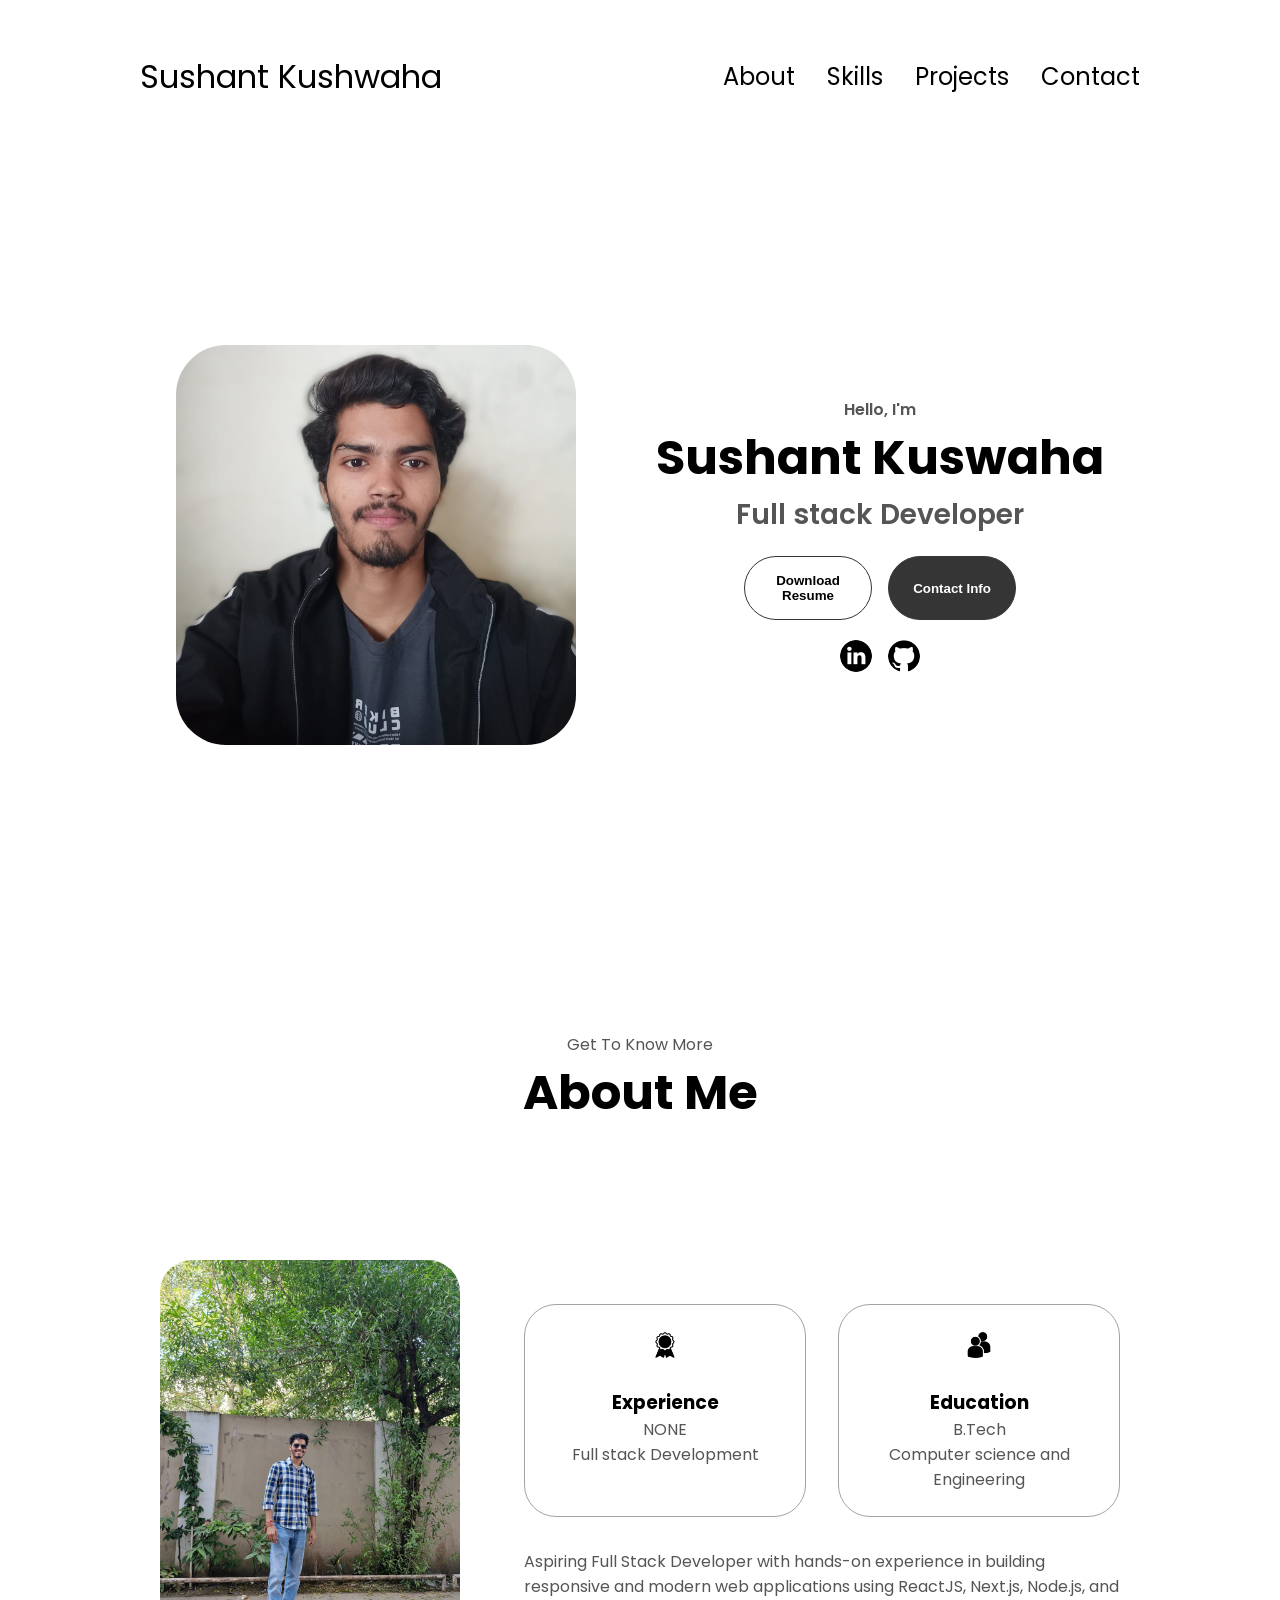
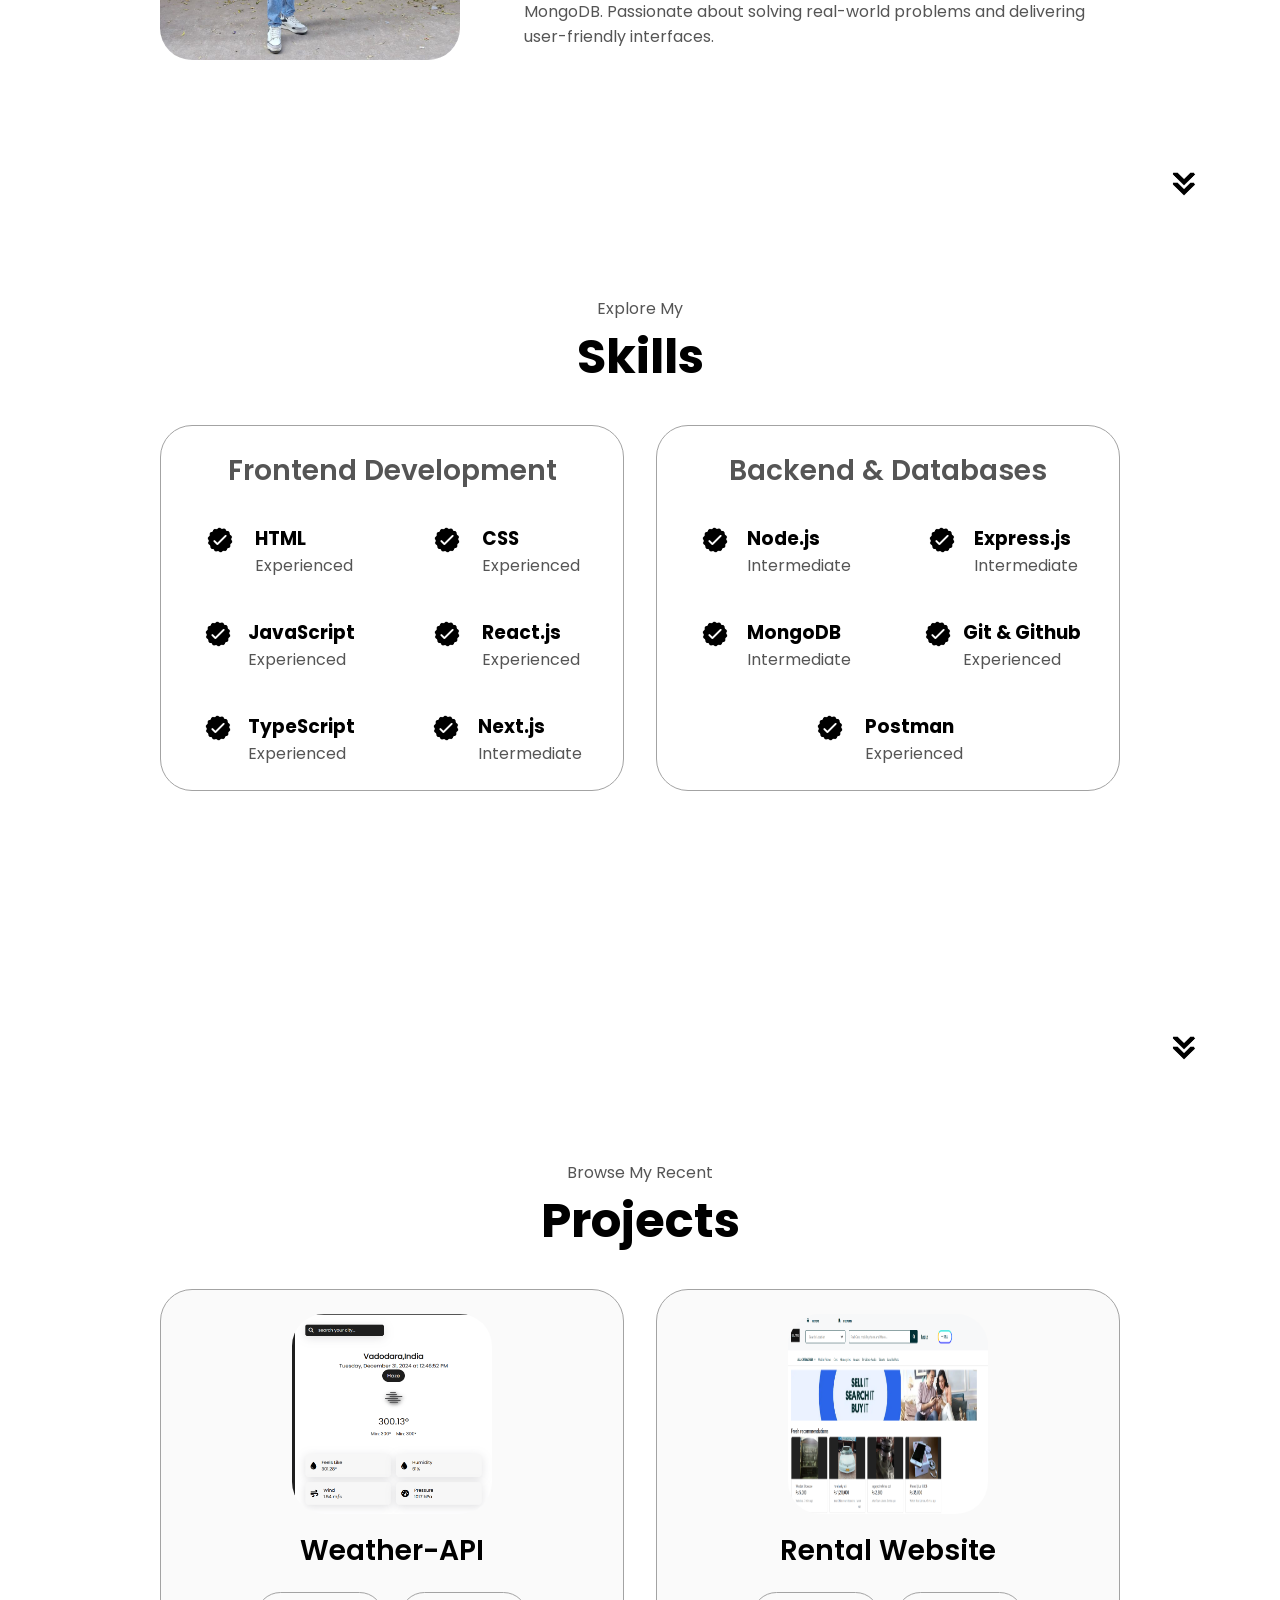
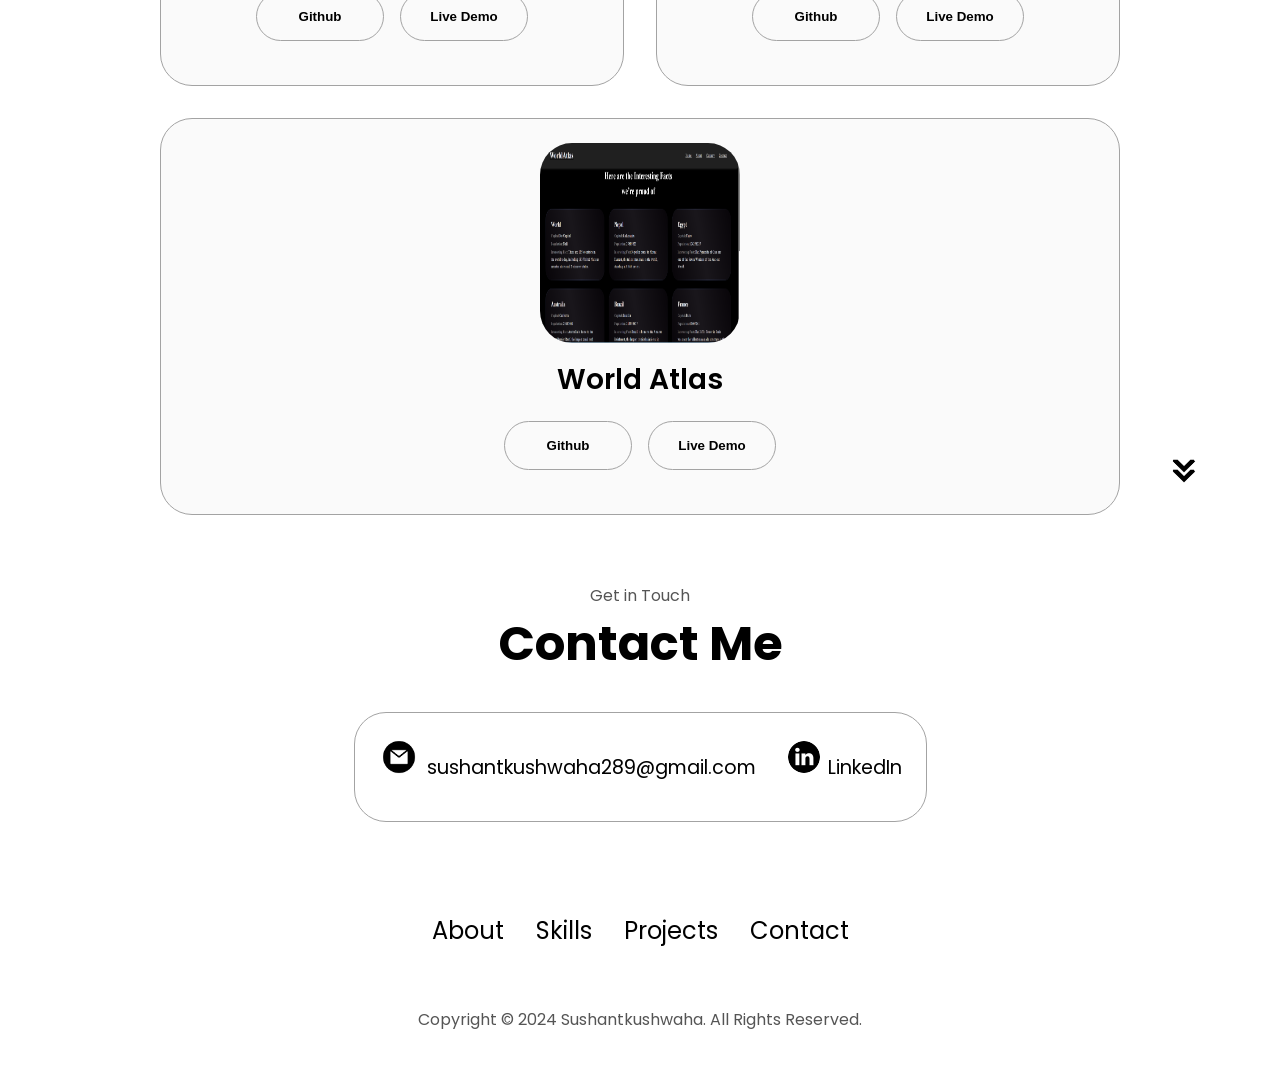
==== index.html @ b1e54838 "myPortfolio" ====
<!DOCTYPE html>
<html lang="en">
  <head>
    <meta charset="UTF-8" />
    <meta http-equiv="X-UA-Compatible" content="IE=edge" />
    <meta name="viewport" content="width=device-width, initial-scale=1.0" />
    <title>My Portfolio</title>
    <link rel="stylesheet" href="style.css" />
    <link rel="stylesheet" href="mediaqueries.css" />
  </head>
  <body>
    <nav id="desktop-nav">
      <div class="logo">Sushant Kushwaha</div>
      <div>
        <ul class="nav-links">
          <li><a href="#about">About</a></li>
          <li><a href="#experience">Skills</a></li>
          <li><a href="#projects">Projects</a></li>
          <li><a href="#contact">Contact</a></li>
        </ul>
      </div>
    </nav>
    <nav id="hamburger-nav">
      <div class="logo">Sushant Kushwaha</div>
      <div class="hamburger-menu">
        <div class="hamburger-icon" onclick="toggleMenu()">
          <span></span>
          <span></span>
          <span></span>
        </div>
        <div class="menu-links">
          <li><a href="#about" onclick="toggleMenu()">About</a></li>
          <li><a href="#experience" onclick="toggleMenu()">Experience</a></li>
          <li><a href="#projects" onclick="toggleMenu()">Projects</a></li>
          <li><a href="#contact" onclick="toggleMenu()">Contact</a></li>
        </div>
      </div>
    </nav>
    <section id="profile">
      <div class="section__pic-container">
        <img src="./assets/profile.jpg" alt="Sushant profile picture" />
      </div>
      <div class="section__text">
        <p class="section__text__p1">Hello, I'm</p>
        <h1 class="title">Sushant Kuswaha</h1>
        <p class="section__text__p2">Full stack Developer</p>
        <div class="btn-container">
          <button
            class="btn btn-color-2"
            onclick="window.open('./assets/Resume.pdf')"
          >
            Download Resume
          </button>
          <button class="btn btn-color-1" onclick="location.href='./#contact'">
            Contact Info
          </button>
        </div>
        <div id="socials-container">
          <img
            src="./assets/linkedin.png"
            alt="My LinkedIn profile"
            class="icon"
            onclick="location.href='https://www.linkedin.com/in/sushantkushwaha/'"
          />
          <img
            src="./assets/github.png"
            alt="My Github profile"
            class="icon"
            onclick="location.href='https://github.com/sushantkushwaha28'"
          />
        </div>
      </div>
    </section>
    <section id="about">
      <p class="section__text__p1">Get To Know More</p>
      <h1 class="title">About Me</h1>
      <div class="section-container">
        <div class="section__pic-container">
          <img
            src="./assets/mypic.jpg"
            alt="Profile picture"
            class="about-pic"
          />
        </div>
        <div class="about-details-container">
          <div class="about-containers">
            <div class="details-container">
              <img
                src="./assets/experience.png"
                alt="Experience icon"
                class="icon"
              />
              <h3>Experience</h3>
              <p>NONE <br />Full stack Development</p>
            </div>
            <div class="details-container">
              <img
                src="./assets/education.png"
                alt="Education icon"
                class="icon"
              />
              <h3>Education</h3>
              <p>B.Tech<br/>Computer 
              science and Engineering</p>
            </div>
          </div>
          <div class="text-container">
            <p>
               Aspiring Full Stack Developer with hands-on experience in building responsive and modern web applications using ReactJS, Next.js, Node.js, and MongoDB. Passionate about solving real-world problems and delivering user-friendly
 interfaces.
            </p>
          </div>
        </div>
      </div>
      <img
        src="./assets/arrow.png"
        alt="Arrow icon"
        class="icon arrow"
        onclick="location.href='./#experience'"
      />
    </section>
    <section id="experience">
      <p class="section__text__p1">Explore My</p>
      <h1 class="title">Skills</h1>
      <div class="experience-details-container">
        <div class="about-containers">
          <div class="details-container">
            <h2 class="experience-sub-title">Frontend Development</h2>
            <div class="article-container">
              <article>
                <img
                  src="./assets/checkmark.png"
                  alt="Experience icon"
                  class="icon"
                />
                <div>
                  <h3>HTML</h3>
                  <p>Experienced</p>
                </div>
              </article>
              <article>
                <img
                  src="./assets/checkmark.png"
                  alt="Experience icon"
                  class="icon"
                />
                <div>
                  <h3>CSS</h3>
                  <p>Experienced</p>
                </div>
              </article>
              <article>
                <img
                  src="./assets/checkmark.png"
                  alt="Experience icon"
                  class="icon"
                />
                <div>
                  <h3>JavaScript</h3>
                  <p>Experienced</p>
                </div>
              </article>
              <article>
                <img
                  src="./assets/checkmark.png"
                  alt="Experience icon"
                  class="icon"
                />
                <div>
                  <h3>React.js</h3>
                  <p>Experienced</p>
                </div>
              </article>
              <article>
                <img
                  src="./assets/checkmark.png"
                  alt="Experience icon"
                  class="icon"
                />
                <div>
                  <h3>TypeScript</h3>
                  <p>Experienced</p>
                </div>
              </article>
              <article>
                <img
                  src="./assets/checkmark.png"
                  alt="Experience icon"
                  class="icon"
                />
                <div>
                  <h3>Next.js</h3>
                  <p>Intermediate</p>
                </div>
              </article>
            </div>
          </div>
          <div class="details-container">
            <h2 class="experience-sub-title">Backend & Databases</h2>
            <div class="article-container">
              <article>
                <img
                  src="./assets/checkmark.png"
                  alt="Experience icon"
                  class="icon"
                />
                <div>
                  <h3>Node.js</h3>
                  <p>Intermediate</p>
                </div>
              </article>
              <article>
                <img
                  src="./assets/checkmark.png"
                  alt="Experience icon"
                  class="icon"
                />
                <div>
                  <h3>Express.js</h3>
                  <p>Intermediate</p>
                </div>
              </article>
              <article>
                <img
                  src="./assets/checkmark.png"
                  alt="Experience icon"
                  class="icon"
                />
                <div>
                  <h3>MongoDB</h3>
                  <p>Intermediate</p>
                </div>
              </article>
              <article>
                <img
                  src="./assets/checkmark.png"
                  alt="Experience icon"
                  class="icon"
                />
                <div>
                  <h3>Git & Github</h3>
                  <p>Experienced</p>
                </div>
              </article>
              <article>
                <img
                  src="./assets/checkmark.png"
                  alt="Experience icon"
                  class="icon"
                />
                <div>
                  <h3>Postman</h3>
                  <p>Experienced</p>
                </div>
              </article>
            </div>
          </div>
        </div>
      </div>
      <img
        src="./assets/arrow.png"
        alt="Arrow icon"
        class="icon arrow"
        onclick="location.href='./#projects'"
      />
    </section>
    <section id="projects">
      <p class="section__text__p1">Browse My Recent</p>
      <h1 class="title">Projects</h1>
      <div class="experience-details-container">
        <div class="about-containers">
          <div class="details-container color-container">
            <div class="article-container">
              <img
                src="./assets/weather_api.png"
                alt="Project 1"
                class="project-img"
              />
            </div>
            <h2 class="experience-sub-title project-title">Weather-API</h2>
            <div class="btn-container">
              <button
                class="btn btn-color-2 project-btn"
                onclick="location.href='https://github.com/sushantkushwaha28/Weather-API.git'"
              >
                Github
              </button>
              <button
                class="btn btn-color-2 project-btn"
                onclick="location.href=''"
              >
                Live Demo
              </button>
            </div>
          </div>
          <div class="details-container color-container">
            <div class="article-container">
              <img
                src="./assets/rental.png"
                alt="Project 2"
                class="project-img"
              />
            </div>
            <h2 class="experience-sub-title project-title">Rental Website</h2>
            <div class="btn-container">
              <button
                class="btn btn-color-2 project-btn"
                onclick="location.href='https://github.com/sushantkushwaha28/Rental-Website.git'"
              >
                Github
              </button>
              <button
                class="btn btn-color-2 project-btn"
                onclick="location.href='https://github.com/'"
              >
                Live Demo
              </button>
            </div>
          </div>
          <div class="details-container color-container">
            <div class="article-container">
              <img
                src="./assets/worldatlas.png"
                alt="Project 3"
                class="project-img"
              />
            </div>
            <h2 class="experience-sub-title project-title">World Atlas</h2>
            <div class="btn-container">
              <button
                class="btn btn-color-2 project-btn"
                onclick="location.href='https://github.com/sushantkushwaha28/World-Atlas.git'"
              >
                Github
              </button>
              <button
                class="btn btn-color-2 project-btn"
                onclick="location.href='https://github.com/'"
              >
                Live Demo
              </button>
            </div>
          </div>
        </div>
      </div>
      <img
        src="./assets/arrow.png"
        alt="Arrow icon"
        class="icon arrow"
        onclick="location.href='./#contact'"
      />
    </section>
    <section id="contact">
      <p class="section__text__p1">Get in Touch</p>
      <h1 class="title">Contact Me</h1>
      <div class="contact-info-upper-container">
        <div class="contact-info-container">
          <img
            src="./assets/email.png"
            alt="Email icon"
            class="icon contact-icon email-icon"
          />
          <p><a href="mailto:sushantkushwaha289@gmail.com?subject=Hello&body=Hi%20Sushant!">sushantkushwaha289@gmail.com</a></p>
        </div>
        <div class="contact-info-container">
          <img
            src="./assets/linkedin.png"
            alt="LinkedIn icon"
            class="icon contact-icon"
          />
          <p><a href="https://www.linkedin.com/in/sushantkushwaha/">LinkedIn</a></p>
        </div>
      </div>
    </section>
    <footer>
      <nav>
        <div class="nav-links-container">
          <ul class="nav-links">
            <li><a href="#about">About</a></li>
            <li><a href="#experience">Skills</a></li>
            <li><a href="#projects">Projects</a></li>
            <li><a href="#contact">Contact</a></li>
          </ul>
        </div>
      </nav>
      <p>Copyright &#169; 2024 Sushantkushwaha. All Rights Reserved.</p>
    </footer>
    <script src="script.js"></script>
  </body>
</html>
---- style.css ----
/* GENERAL */

@import url("https://fonts.googleapis.com/css2?family=Poppins:wght@300;400;500;600&display=swap");

* {
  margin: 0;
  padding: 0;
}

body {
  font-family: "Poppins", sans-serif;
}

html {
  scroll-behavior: smooth;
}

p {
  color: rgb(85, 85, 85);
}

/* TRANSITION */

a,
.btn {
  transition: all 300ms ease;
}

/* DESKTOP NAV */

nav,
.nav-links {
  display: flex;
}

nav {
  justify-content: space-around;
  align-items: center;
  height: 17vh;
}

.nav-links {
  gap: 2rem;
  list-style: none;
  font-size: 1.5rem;
}

a {
  color: black;
  text-decoration: none;
  text-decoration-color: white;
}

a:hover {
  color: grey;
  text-decoration: underline;
  text-underline-offset: 1rem;
  text-decoration-color: rgb(181, 181, 181);
}

.logo {
  font-size: 2rem;
}

.logo:hover {
  cursor: default;
}

/* HAMBURGER MENU */

#hamburger-nav {
  display: none;
}

.hamburger-menu {
  position: relative;
  display: inline-block;
}

.hamburger-icon {
  display: flex;
  flex-direction: column;
  justify-content: space-between;
  height: 24px;
  width: 30px;
  cursor: pointer;
}

.hamburger-icon span {
  width: 100%;
  height: 2px;
  background-color: black;
  transition: all 0.3 ease-in-out;
}

.menu-links {
  position: absolute;
  top: 100%;
  right: 0;
  background-color: white;
  width: fit-content;
  max-height: 0;
  overflow: hidden;
  transition: all 0.3 ease-in-out;
}

.menu-links a {
  display: block;
  padding: 10px;
  text-align: center;
  font-size: 1.5rem;
  color: black;
  text-decoration: none;
  transition: all 0.3 ease-in-out;
}

.menu-links li {
  list-style: none;
}

.menu-links.open {
  max-height: 300px;
}

.hamburger-icon.open span:first-child {
  transform: rotate(45deg) translate(10px, 5px);
}

.hamburger-icon.open span:nth-child(2) {
  opacity: 0;
}

.hamburger-icon.open span:last-child {
  transform: rotate(-45deg) translate(10px, -5px);
}

.hamburger-icon span:first-child {
  transform: none;
}

.hamburger-icon span:first-child {
  opacity: 1;
}

.hamburger-icon span:first-child {
  transform: none;
}
img{
  border-radius:50px;
}
/* SECTIONS */

section {
  padding-top: 4vh;
  height: 96vh;
  margin: 0 10rem;
  box-sizing: border-box;
  min-height: fit-content;
}

.section-container {
  display: flex;
}

/* PROFILE SECTION */

#profile {
  display: flex;
  justify-content: center;
  gap: 5rem;
  height: 80vh;
}

.section__pic-container {
  display: flex;
  height: 400px;
  width: 400px;
  margin: auto 0;
}

.section__text {
  align-self: center;
  text-align: center;
}

.section__text p {
  font-weight: 600;
}

.section__text__p1 {
  text-align: center;
}

.section__text__p2 {
  font-size: 1.75rem;
  margin-bottom: 1rem;
}

.title {
  font-size: 3rem;
  text-align: center;
}

#socials-container {
  display: flex;
  justify-content: center;
  margin-top: 1rem;
  gap: 1rem;
}

/* ICONS */

.icon {
  cursor: pointer;
  height: 2rem;
  margin-bottom: 20px;
}

/* BUTTONS */

.btn-container {
  display: flex;
  justify-content: center;
  gap: 1rem;
  margin:20px;
  /* width: 200px; */
}

.btn {
  font-weight: 600;
  transition: all 300ms ease;
  padding: 1rem;
  width: 8rem;
  border-radius: 2rem;
  /* width: 200px; */
}

.btn-color-1,
.btn-color-2 {
  border: rgb(53, 53, 53) 0.1rem solid;
  /* width: 200px; */
}

.btn-color-1:hover,
.btn-color-2:hover {
  cursor: pointer;
}

.btn-color-1,
.btn-color-2:hover {
  background: rgb(53, 53, 53);
  color: white;
}

.btn-color-1:hover {
  background: rgb(0, 0, 0);
}

.btn-color-2 {
  background: none;
}

.btn-color-2:hover {
  border: rgb(255, 255, 255) 0.1rem solid;
}

.btn-container {
  gap: 1rem;
}

/* ABOUT SECTION */

#about {
  position: relative;
}

.about-containers {
  gap: 2rem;
  margin-bottom: 2rem;
  margin-top: 2rem;
}

.about-details-container {
  justify-content: center;
  flex-direction: column;
}

.about-containers,
.about-details-container {
  display: flex;
}

.about-pic {
  border-radius: 2rem;
}

.arrow {
  position: absolute;
  right: -5rem;
  bottom: 2.5rem;
}

.details-container {
  padding: 1.5rem;
  flex: 1;
  background: white;
  border-radius: 2rem;
  border: rgb(53, 53, 53) 0.1rem solid;
  border-color: rgb(163, 163, 163);
  text-align: center;
}

.section-container {
  gap: 4rem;
  height: 80%;
}

.section__pic-container {
  height: 400px;
  width: 400px;
  margin: auto 0;
}

/* EXPERIENCE SECTION */

#experience {
  position: relative;
}

.experience-sub-title {
  color: rgb(85, 85, 85);
  font-weight: 600;
  font-size: 1.75rem;
  margin-bottom: 2rem;
}

.experience-details-container {
  display: flex;
  justify-content: center;
  flex-direction: column;
}

.article-container {
  display: flex;
  text-align: initial;
  flex-wrap: wrap;
  flex-direction: row;
  gap: 2.5rem;
  justify-content: space-around;
}

article {
  display: flex;
  width: 10rem;
  justify-content: space-around;
  gap: 0.5rem;
}

article .icon {
  cursor: default;
}

/* PROJECTS SECTION */

#projects {
  position: relative;
}

.color-container {
  border-color: rgb(163, 163, 163);
  background: rgb(250, 250, 250);
}

.project-img {
  border-radius: 2rem;
  width: 200px;
  height: 200px;
}

.project-title {
  margin: 1rem;
  color: black;
}

.project-btn {
  color: black;
  border-color: rgb(163, 163, 163);
}

/* CONTACT */

#contact {
  display: flex;
  justify-content: center;
  flex-direction: column;
  height: 70vh;
}

.contact-info-upper-container {
  display: flex;
  justify-content: center;
  border-radius: 2rem;
  border: rgb(53, 53, 53) 0.1rem solid;
  border-color: rgb(163, 163, 163);
  background: (250, 250, 250);
  margin: 2rem auto;
  padding: 0.5rem;
}

.contact-info-container {
  display: flex;
  align-items: center;
  justify-content: center;
  gap: 0.5rem;
  margin: 1rem;
}

.contact-info-container p {
  font-size: larger;
}

.contact-icon {
  cursor: default;
}

.email-icon {
  height: 2.5rem;
}

/* FOOTER SECTION */

footer {
  height: 26vh;
  margin: 0 1rem;
}

footer p {
  text-align: center;
}
---- mediaqueries.css ----
@media screen and (max-width: 1400px) {
  #profile {
    height: 83vh;
    margin-bottom: 6rem;
  }
  .about-containers {
    flex-wrap: wrap;
  }
  #contact,
  #projects {
    height: fit-content;
  }
}

@media screen and (max-width: 1200px) {
  #desktop-nav {
    display: none;
  }
  #hamburger-nav {
    display: flex;
  }
  #skill,
  .experience-details-container {
    margin-top: 2rem;
  }
  #profile,
  .section-container {
    display: block;
  }
  .arrow {
    display: none;
  }
  section,
  .section-container {
    height: fit-content;
  }
  section {
    margin: 0 5%;
  }
  .section__pic-container {
    width: 275px;
    height: 275px;
    margin: 0 auto 2rem;
  }
  .about-containers {
    margin-top: 0;
  }
}

@media screen and (max-width: 600px) {
  #contact,
  footer {
    height: 40vh;
  }
  #profile {
    height: 83vh;
    margin-bottom: 0;
  }
  article {
    font-size: 1rem;
  }
  footer nav {
    height: fit-content;
    margin-bottom: 2rem;
  }
  .about-containers,
  .contact-info-upper-container,
  .btn-container {
    flex-wrap: wrap;
  }
  .contact-info-container {
    margin: 0;
  }
  .contact-info-container p,
  .nav-links li a {
    font-size: 1rem;
  }
  .experience-sub-title {
    font-size: 1.25rem;
  }
  .logo {
    font-size: 1.5rem;
  }
  .nav-links {
    flex-direction: column;
    gap: 0.5rem;
    text-align: center;
  }
  .section__pic-container {
    width: auto;
    height: 46vw;
    justify-content: center;
  }
  .section__text__p2 {
    font-size: 1.25rem;
  }
  .title {
    font-size: 2rem;
  }
  .text-container {
    text-align: justify;
  }
}
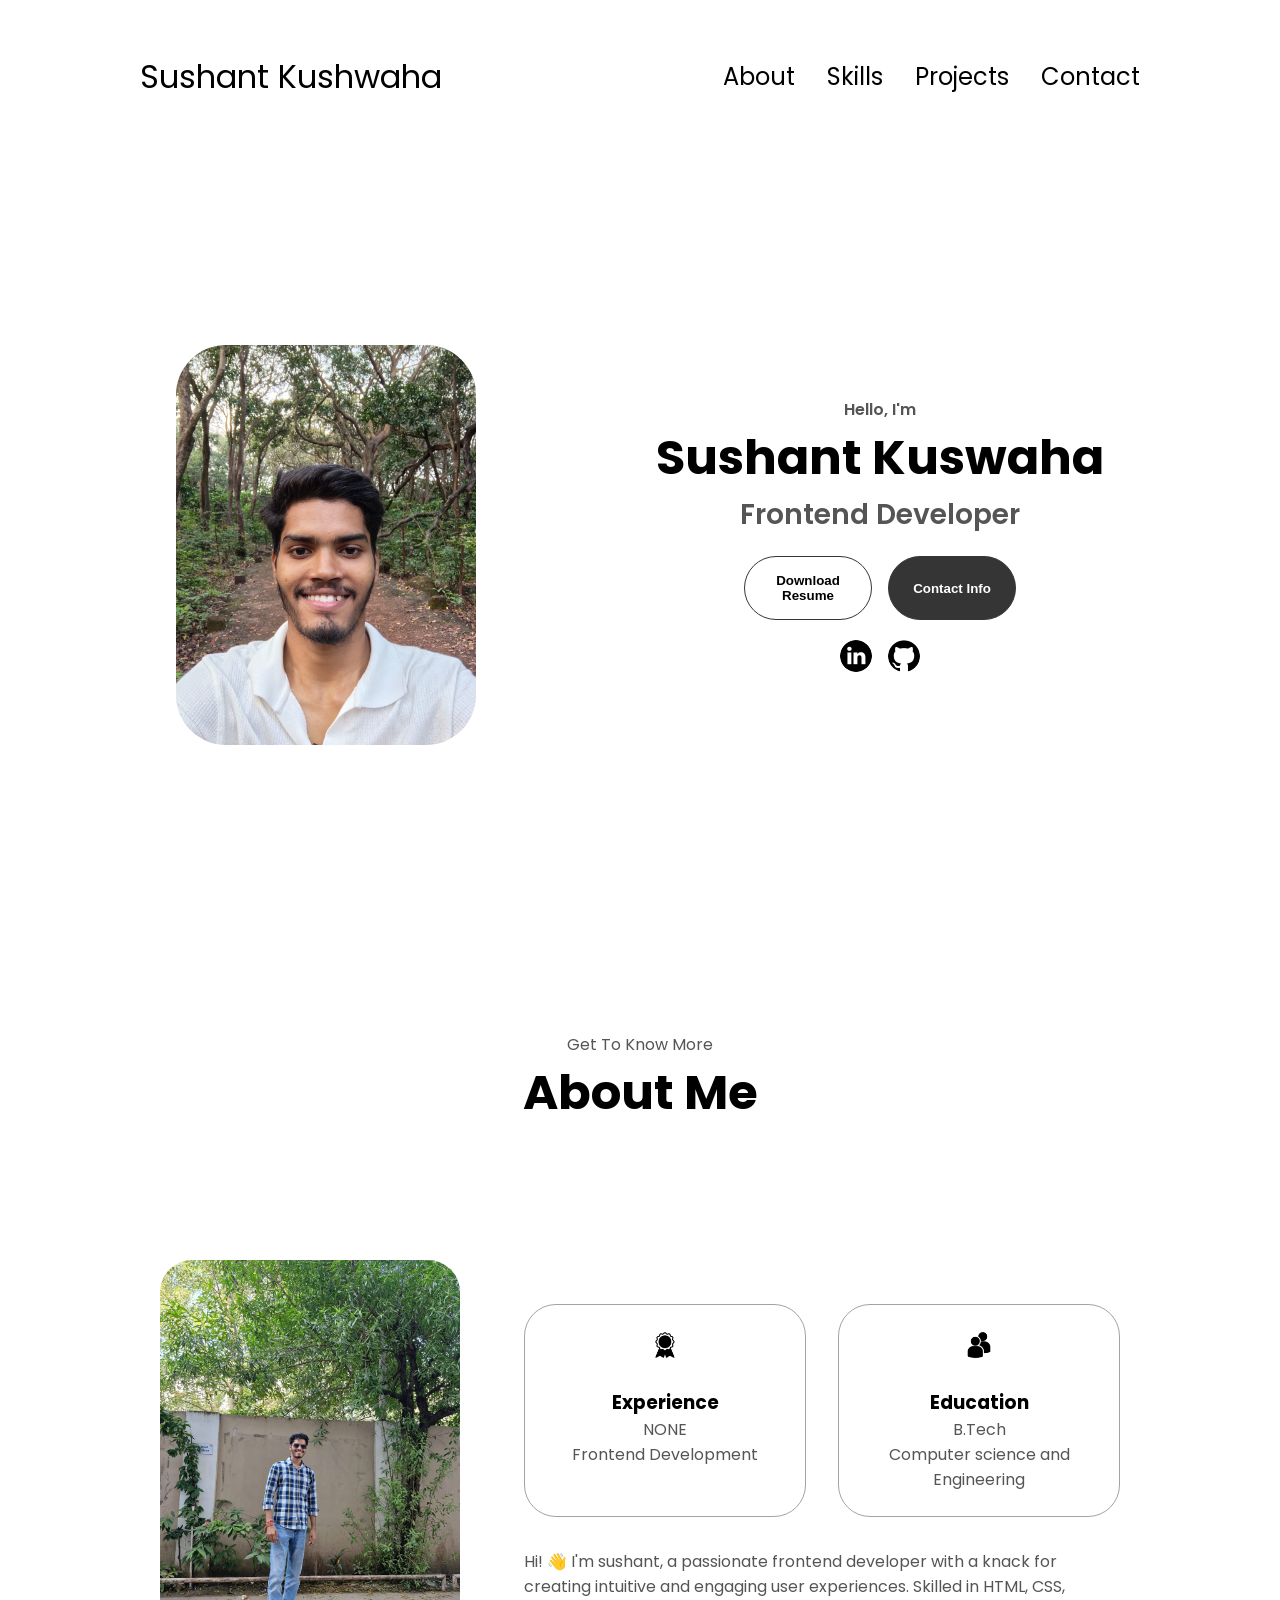
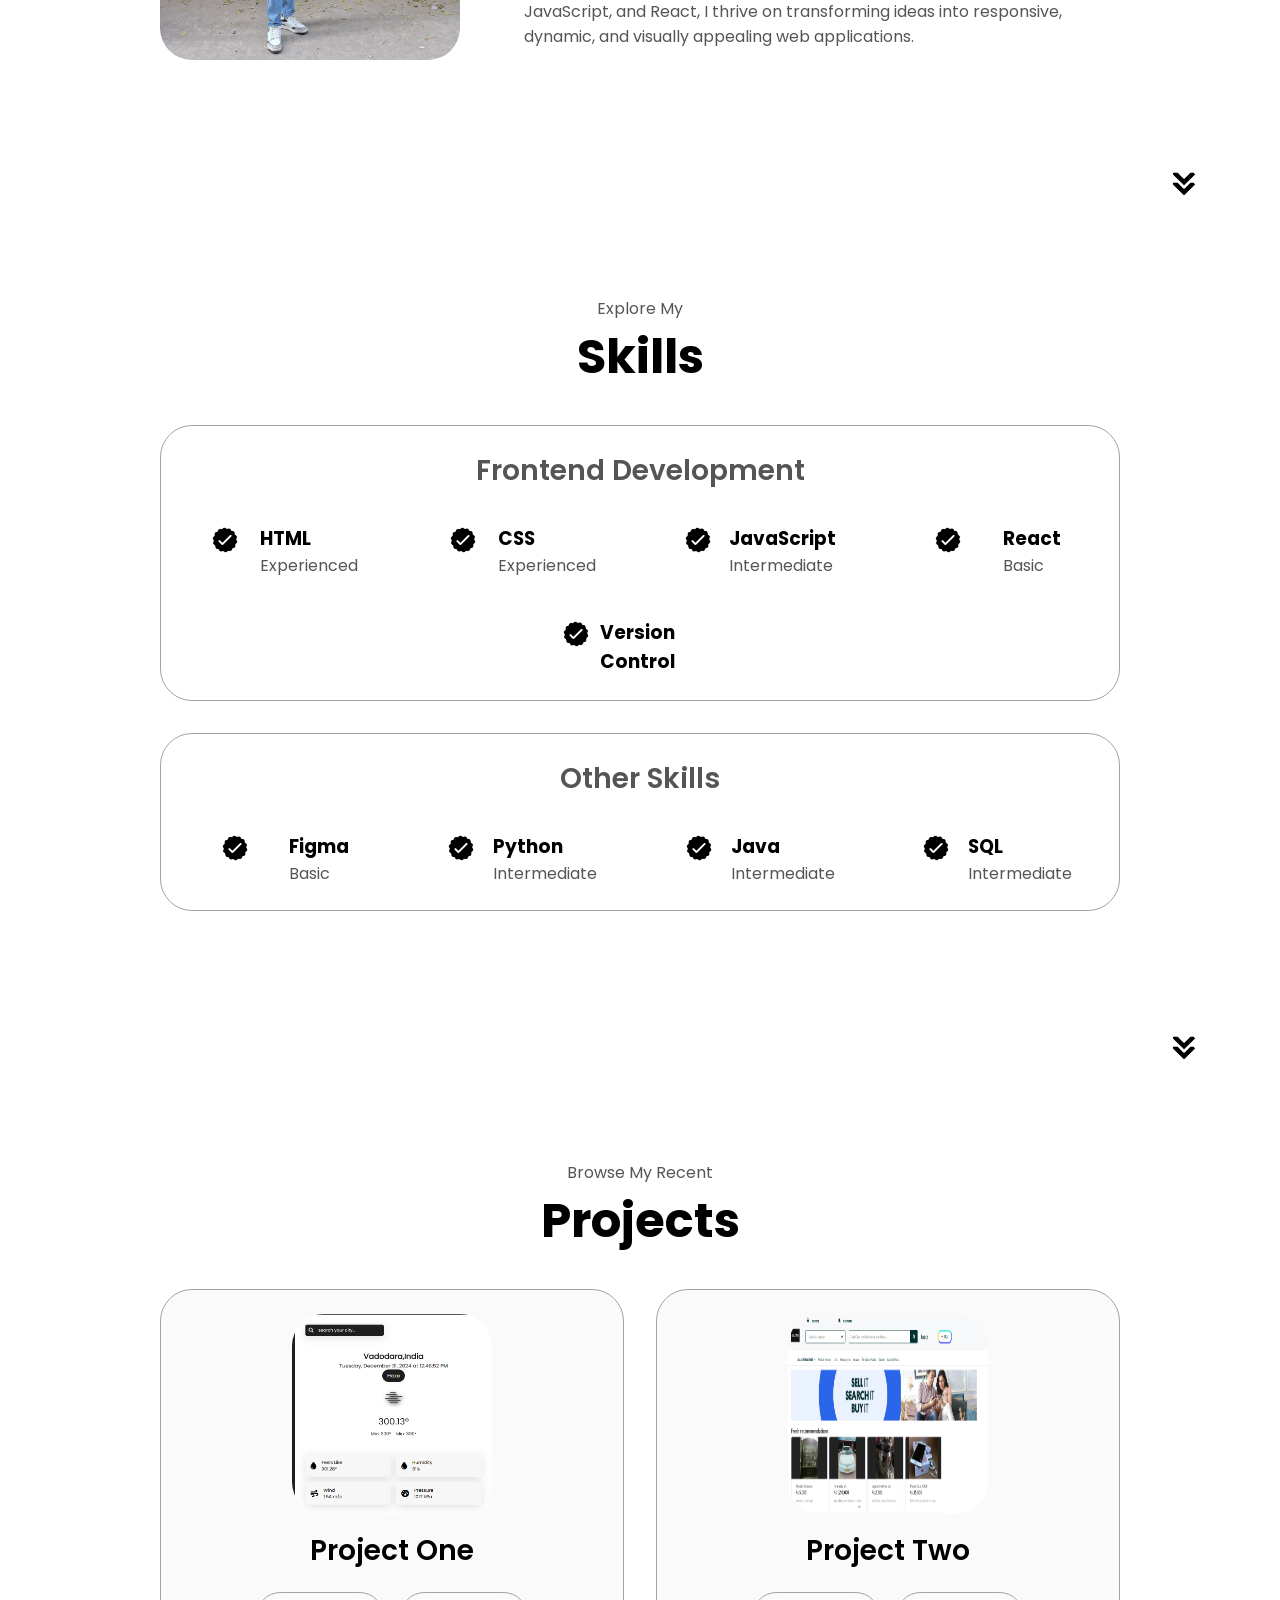
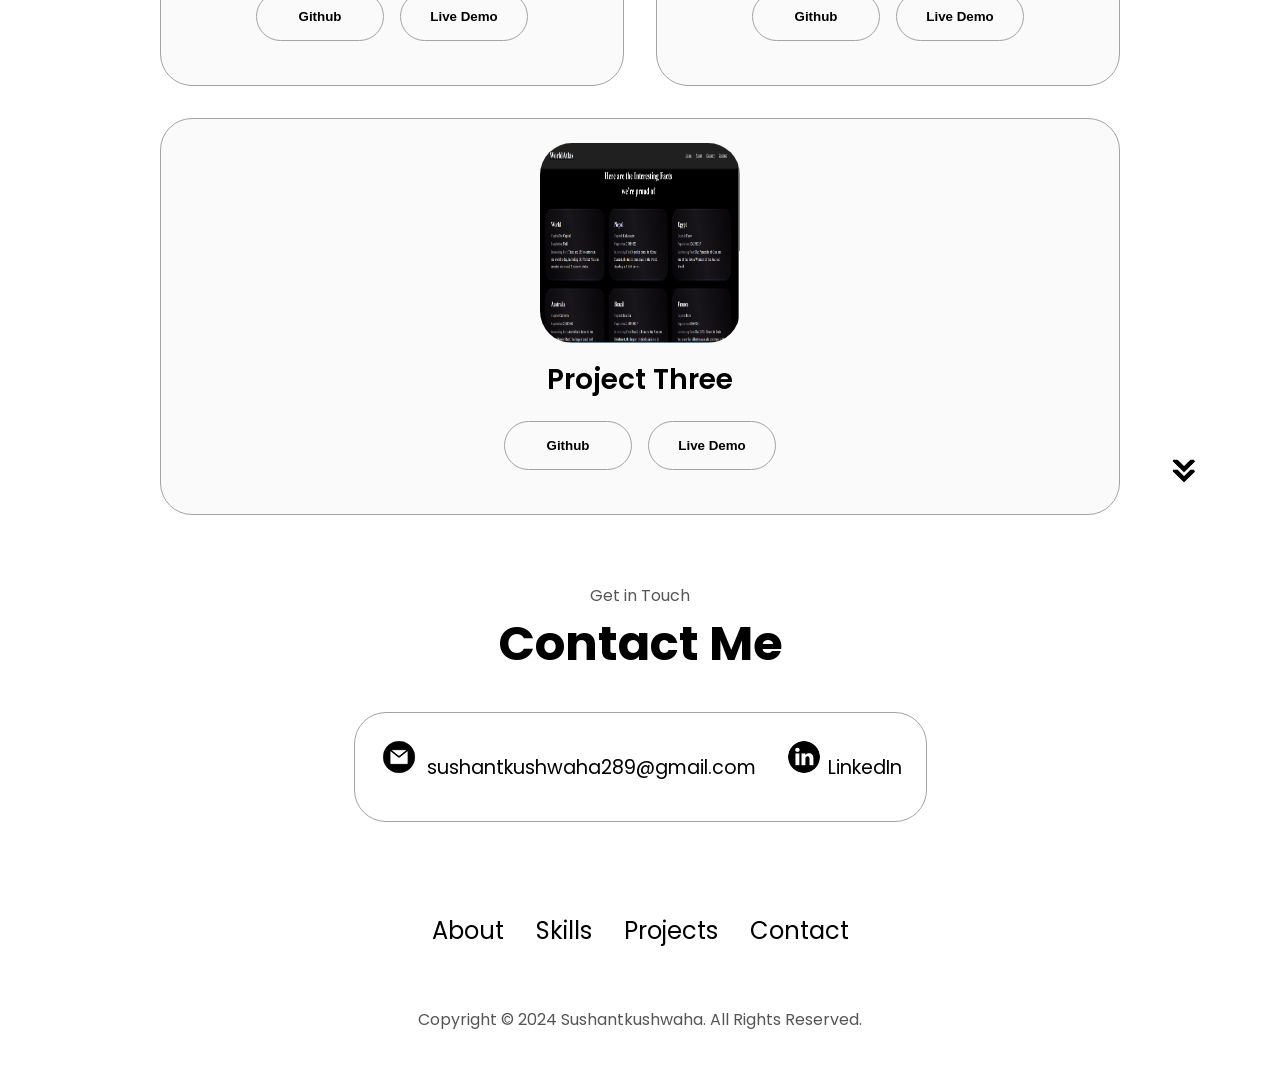
==== commit 99c958d0: "update resume" ====
--- a/index.html
+++ b/index.html
@@ -38,16 +38,16 @@
     </nav>
     <section id="profile">
       <div class="section__pic-container">
-        <img src="./assets/profile.jpg" alt="Sushant profile picture" />
+        <img src="./assets/profilePic.jpg" alt="Sushant profile picture" />
       </div>
       <div class="section__text">
         <p class="section__text__p1">Hello, I'm</p>
         <h1 class="title">Sushant Kuswaha</h1>
-        <p class="section__text__p2">Full stack Developer</p>
+        <p class="section__text__p2">Frontend Developer</p>
         <div class="btn-container">
           <button
             class="btn btn-color-2"
-            onclick="window.open('./assets/Resume.pdf')"
+            onclick="window.open('./assets/my_resume.pdf')"
           >
             Download Resume
           </button>
@@ -91,7 +91,7 @@
                 class="icon"
               />
               <h3>Experience</h3>
-              <p>NONE <br />Full stack Development</p>
+              <p>NONE <br />Frontend Development</p>
             </div>
             <div class="details-container">
               <img
@@ -106,8 +106,7 @@
           </div>
           <div class="text-container">
             <p>
-               Aspiring Full Stack Developer with hands-on experience in building responsive and modern web applications using ReactJS, Next.js, Node.js, and MongoDB. Passionate about solving real-world problems and delivering user-friendly
- interfaces.
+              Hi! 👋 I'm sushant, a passionate frontend developer with a knack for creating intuitive and engaging user experiences. Skilled in HTML, CSS, JavaScript, and React, I thrive on transforming ideas into responsive, dynamic, and visually appealing web applications.
             </p>
           </div>
         </div>
@@ -157,55 +156,77 @@
                 />
                 <div>
                   <h3>JavaScript</h3>
-                  <p>Experienced</p>
-                </div>
-              </article>
-              <article>
-                <img
-                  src="./assets/checkmark.png"
-                  alt="Experience icon"
-                  class="icon"
-                />
-                <div>
-                  <h3>React.js</h3>
-                  <p>Experienced</p>
-                </div>
-              </article>
-              <article>
-                <img
-                  src="./assets/checkmark.png"
-                  alt="Experience icon"
-                  class="icon"
-                />
-                <div>
+                  <p>Intermediate</p>
+                </div>
+              </article>
+              <article>
+                <img
+                  src="./assets/checkmark.png"
+                  alt="Experience icon"
+                  class="icon"
+                />
+                <div>
+                  <h3>React</h3>
+                  <p>Basic</p>
+                </div>
+              </article>
+              <article>
+                <img
+                  src="./assets/checkmark.png"
+                  alt="Experience icon"
+                  class="icon"
+                />
+                <!-- <div>
                   <h3>TypeScript</h3>
-                  <p>Experienced</p>
-                </div>
-              </article>
-              <article>
-                <img
-                  src="./assets/checkmark.png"
-                  alt="Experience icon"
-                  class="icon"
-                />
-                <div>
-                  <h3>Next.js</h3>
+                  <p>Basic</p>
+                </div>
+              </article>
+              <article>
+                <img
+                  src="./assets/checkmark.png"
+                  alt="Experience icon"
+                  class="icon"
+                />
+                <div> -->
+                  <h3>Version Control</h3>
+                  <!-- <p>Intermediate</p> -->
+                </div>
+              </article>
+            </div>
+          </div>
+          <div class="details-container">
+            <h2 class="experience-sub-title">Other Skills</h2>
+            <div class="article-container">
+              <article>
+                <img
+                  src="./assets/checkmark.png"
+                  alt="Experience icon"
+                  class="icon"
+                />
+                <div>
+                  <h3>Figma</h3>
+                  <p>Basic</p>
+                </div>
+              </article>
+              <article>
+                <img
+                  src="./assets/checkmark.png"
+                  alt="Experience icon"
+                  class="icon"
+                />
+                <div>
+                  <h3>Python</h3>
                   <p>Intermediate</p>
                 </div>
               </article>
-            </div>
-          </div>
-          <div class="details-container">
-            <h2 class="experience-sub-title">Backend & Databases</h2>
-            <div class="article-container">
-              <article>
-                <img
-                  src="./assets/checkmark.png"
-                  alt="Experience icon"
-                  class="icon"
-                />
-                <div>
-                  <h3>Node.js</h3>
+              <article>
+                <img
+                  src="./assets/checkmark.png"
+                  alt="Experience icon"
+                  class="icon"
+                />
+                <div>
+                  <h3>Java</h3>
                   <p>Intermediate</p>
                 </div>
               </article>
@@ -216,41 +237,8 @@
                   class="icon"
                 />
                 <div>
-                  <h3>Express.js</h3>
+                  <h3>SQL</h3>
                   <p>Intermediate</p>
-                </div>
-              </article>
-              <article>
-                <img
-                  src="./assets/checkmark.png"
-                  alt="Experience icon"
-                  class="icon"
-                />
-                <div>
-                  <h3>MongoDB</h3>
-                  <p>Intermediate</p>
-                </div>
-              </article>
-              <article>
-                <img
-                  src="./assets/checkmark.png"
-                  alt="Experience icon"
-                  class="icon"
-                />
-                <div>
-                  <h3>Git & Github</h3>
-                  <p>Experienced</p>
-                </div>
-              </article>
-              <article>
-                <img
-                  src="./assets/checkmark.png"
-                  alt="Experience icon"
-                  class="icon"
-                />
-                <div>
-                  <h3>Postman</h3>
-                  <p>Experienced</p>
                 </div>
               </article>
             </div>
@@ -277,7 +265,7 @@
                 class="project-img"
               />
             </div>
-            <h2 class="experience-sub-title project-title">Weather-API</h2>
+            <h2 class="experience-sub-title project-title">Project One</h2>
             <div class="btn-container">
               <button
                 class="btn btn-color-2 project-btn"
@@ -301,7 +289,7 @@
                 class="project-img"
               />
             </div>
-            <h2 class="experience-sub-title project-title">Rental Website</h2>
+            <h2 class="experience-sub-title project-title">Project Two</h2>
             <div class="btn-container">
               <button
                 class="btn btn-color-2 project-btn"
@@ -325,7 +313,7 @@
                 class="project-img"
               />
             </div>
-            <h2 class="experience-sub-title project-title">World Atlas</h2>
+            <h2 class="experience-sub-title project-title">Project Three</h2>
             <div class="btn-container">
               <button
                 class="btn btn-color-2 project-btn"
@@ -360,7 +348,7 @@
             alt="Email icon"
             class="icon contact-icon email-icon"
           />
-          <p><a href="mailto:sushantkushwaha289@gmail.com?subject=Hello&body=Hi%20Sushant!">sushantkushwaha289@gmail.com</a></p>
+          <p><a href="">sushantkushwaha289@gmail.com</a></p>
         </div>
         <div class="contact-info-container">
           <img
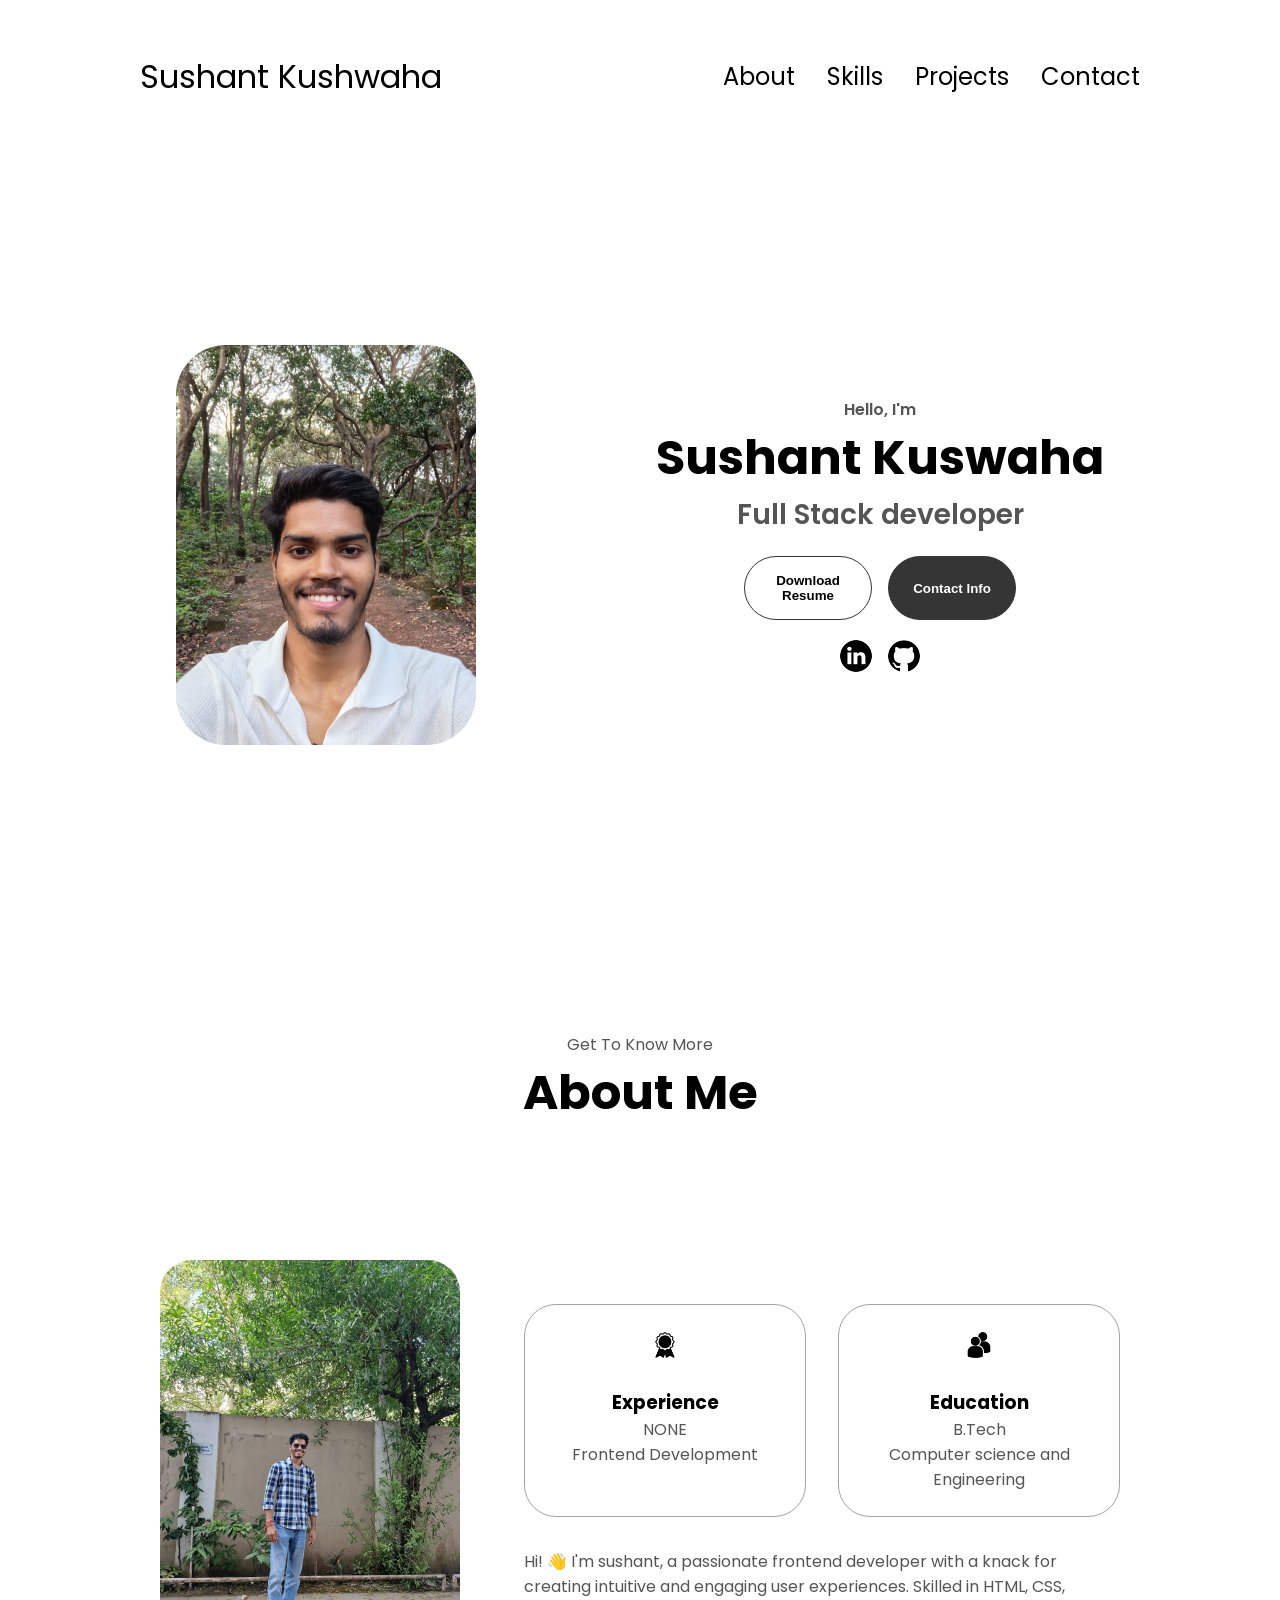
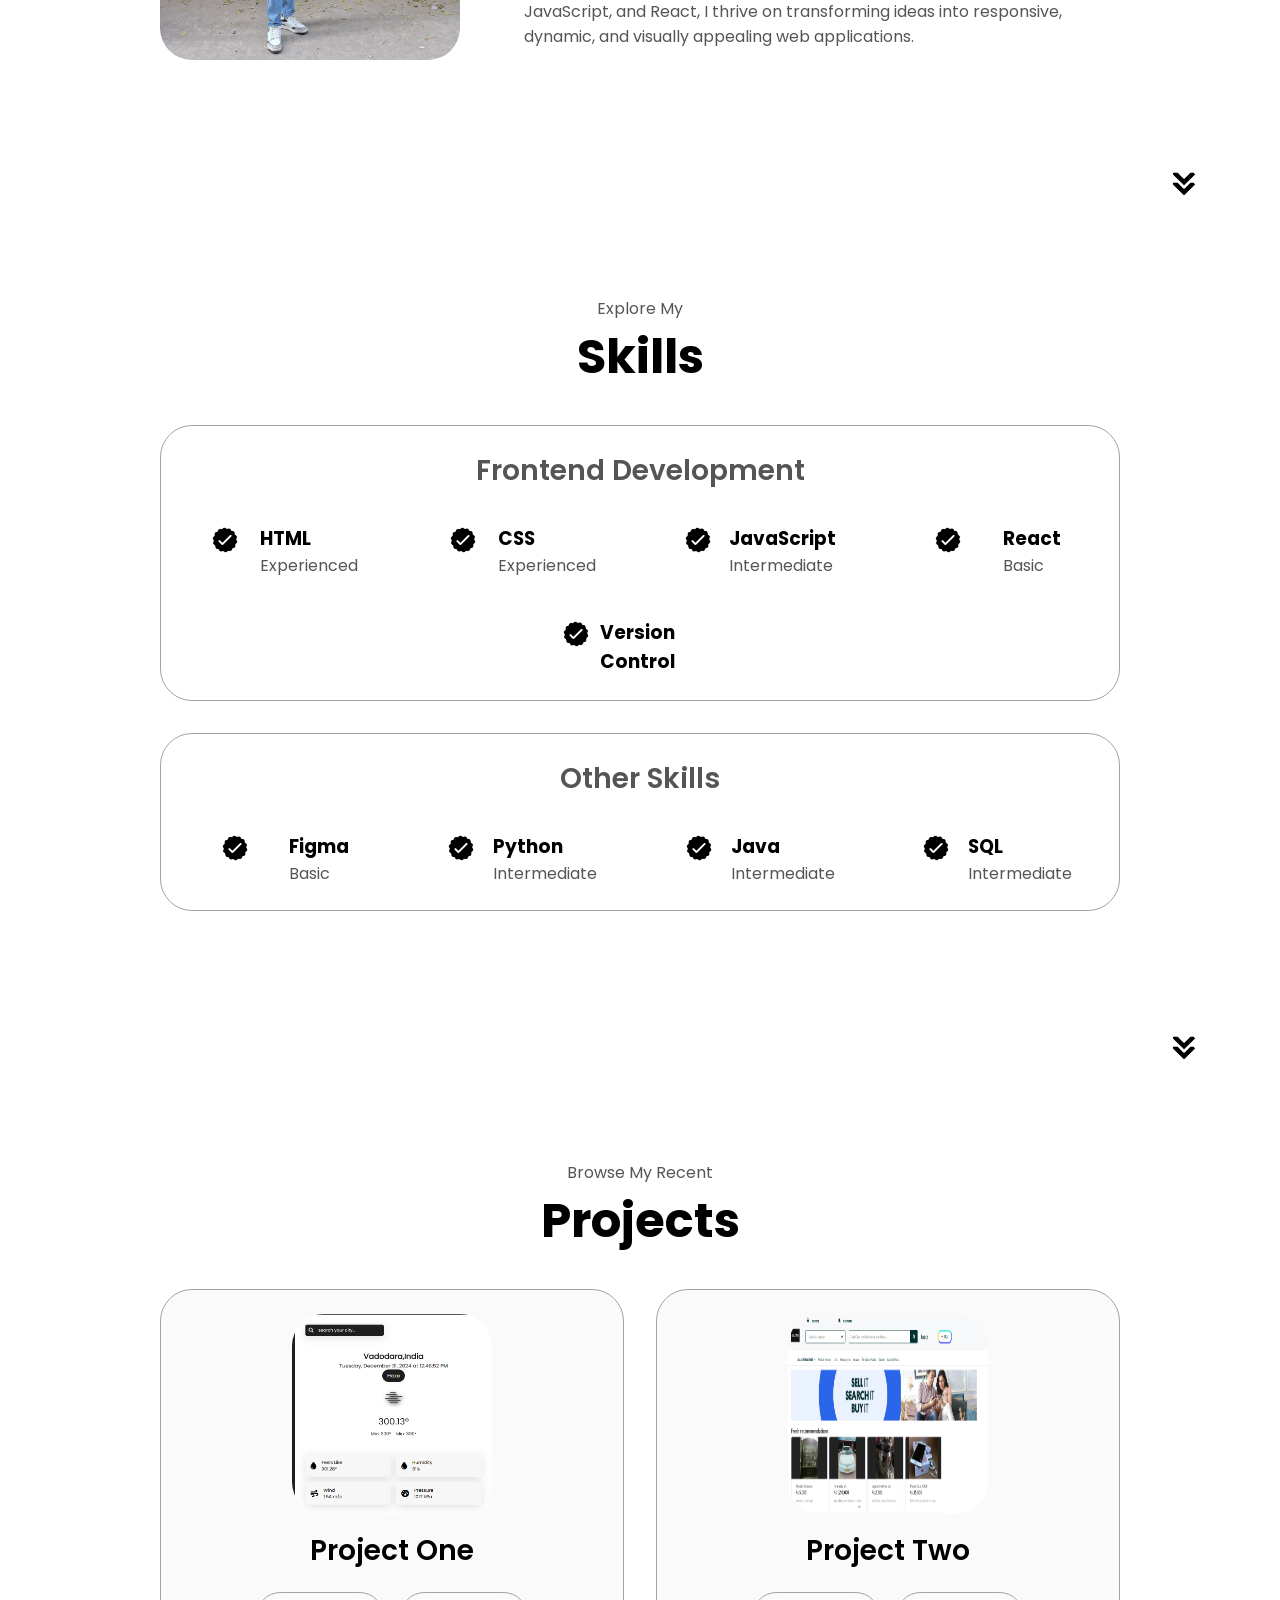
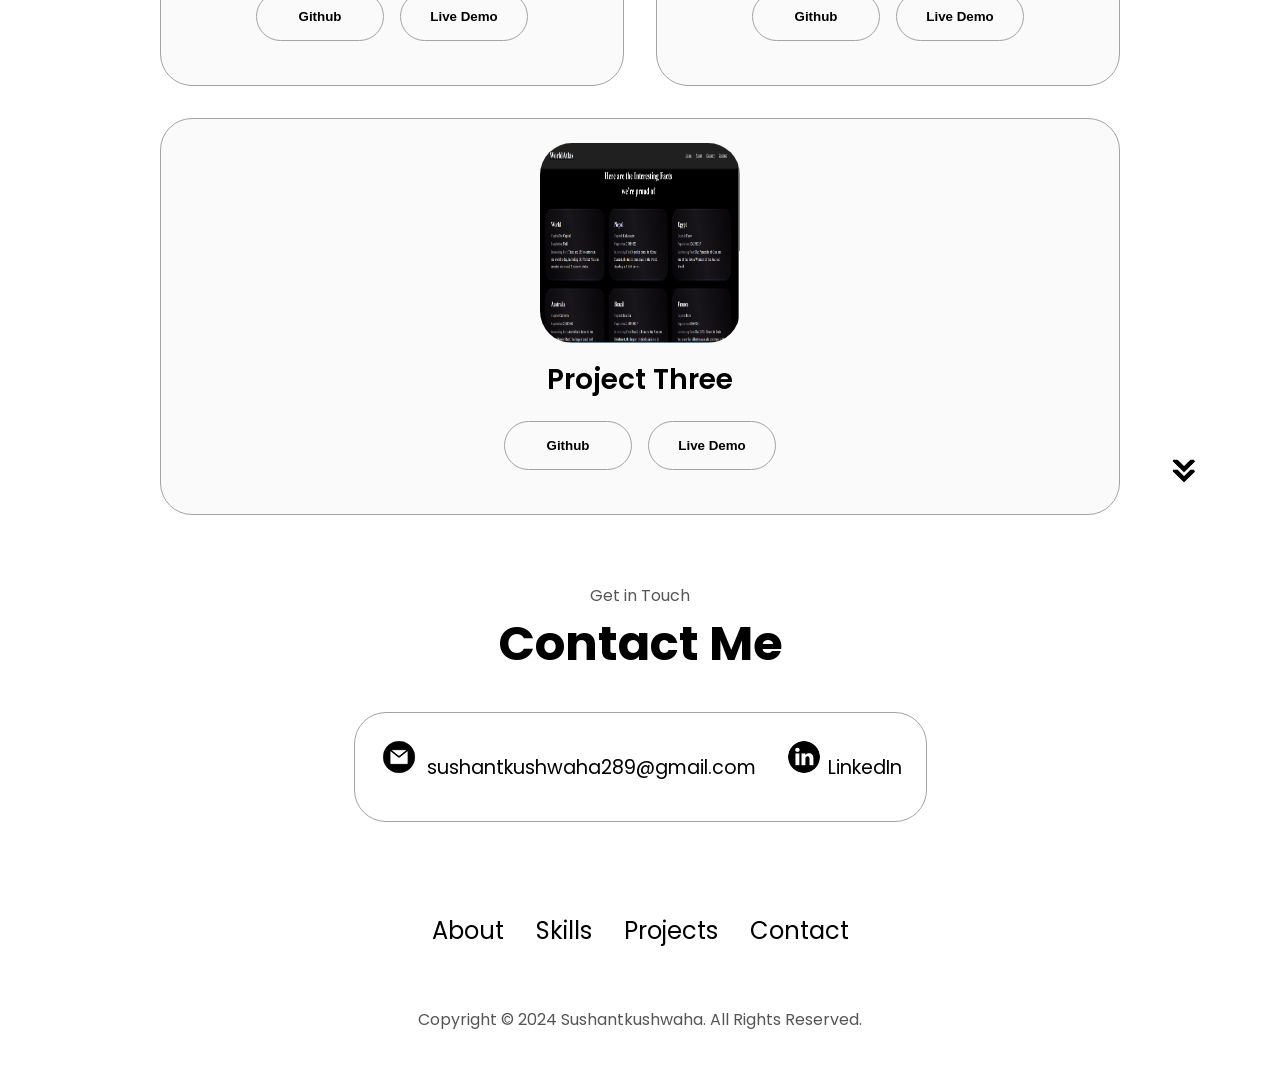
==== commit ce8a4225: "change" ====
--- a/index.html
+++ b/index.html
@@ -43,7 +43,7 @@
       <div class="section__text">
         <p class="section__text__p1">Hello, I'm</p>
         <h1 class="title">Sushant Kuswaha</h1>
-        <p class="section__text__p2">Frontend Developer</p>
+        <p class="section__text__p2">Full Stack developer</p>
         <div class="btn-container">
           <button
             class="btn btn-color-2"
